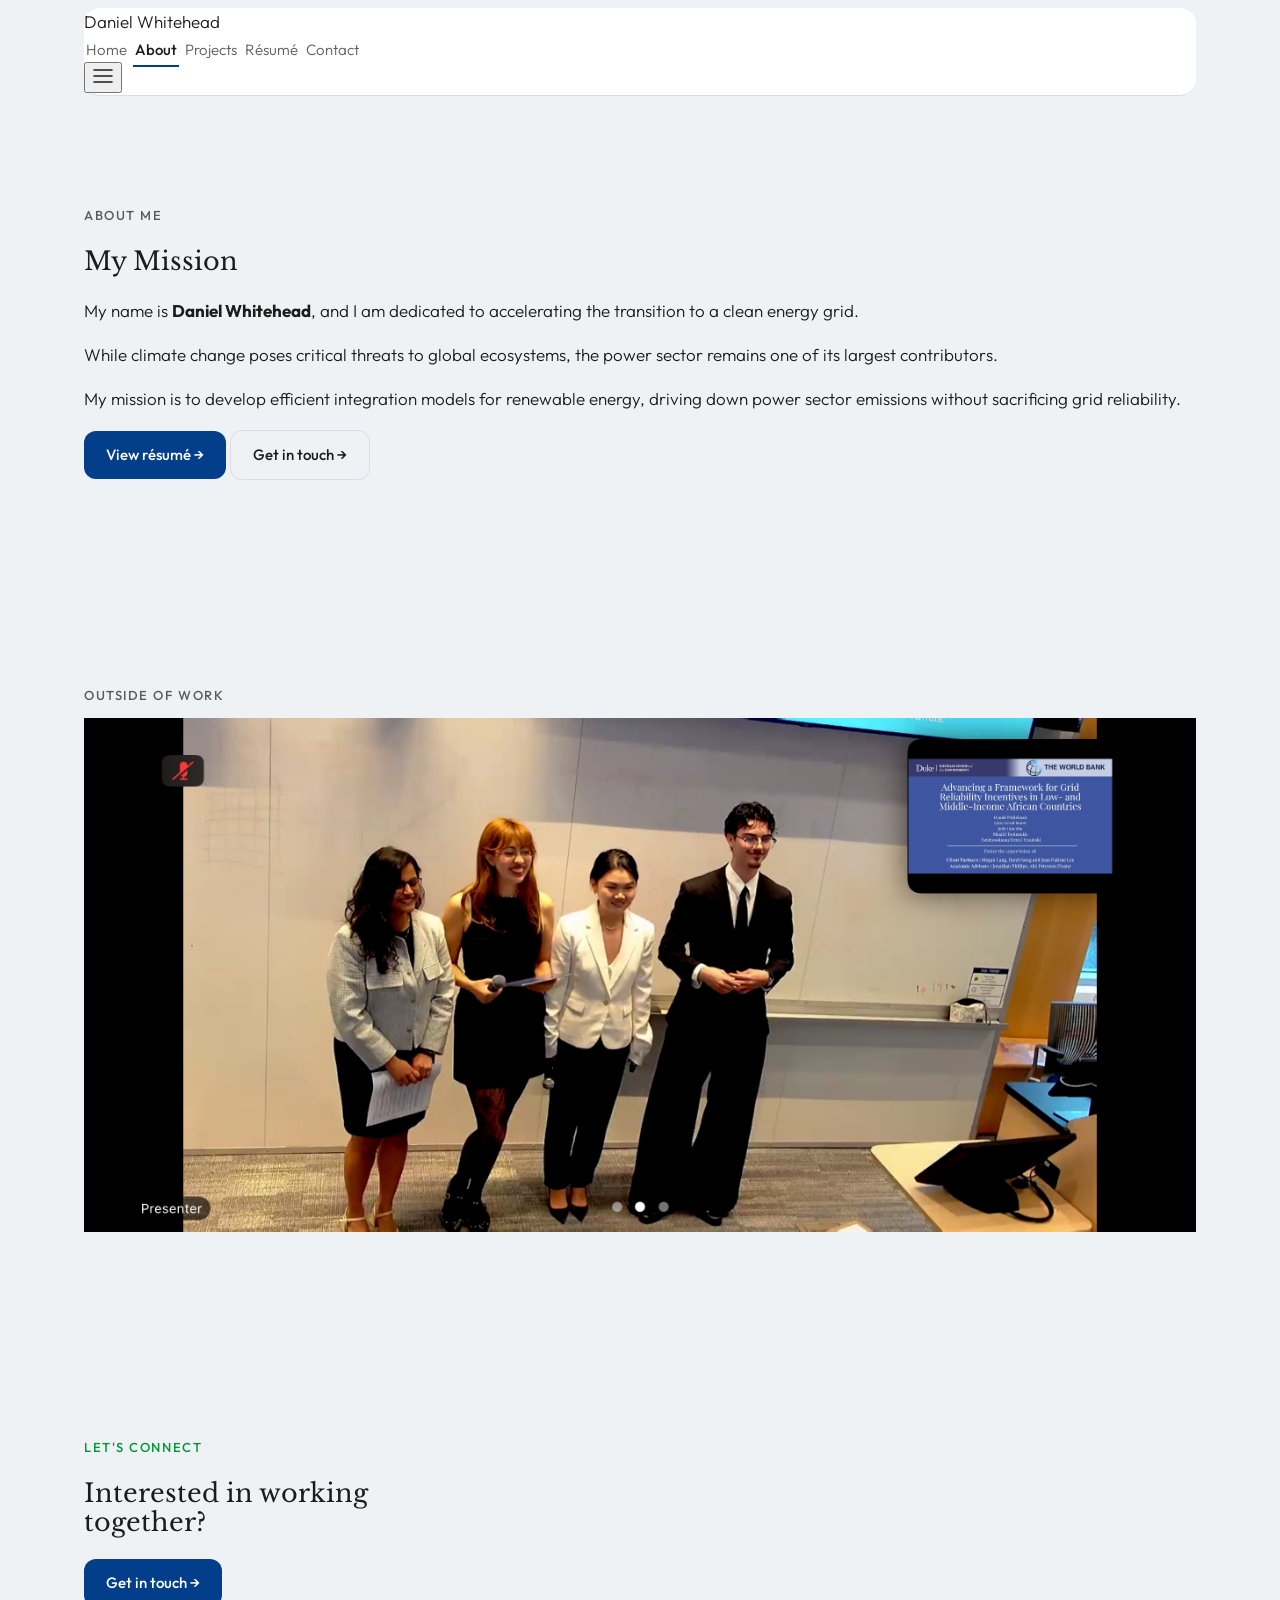
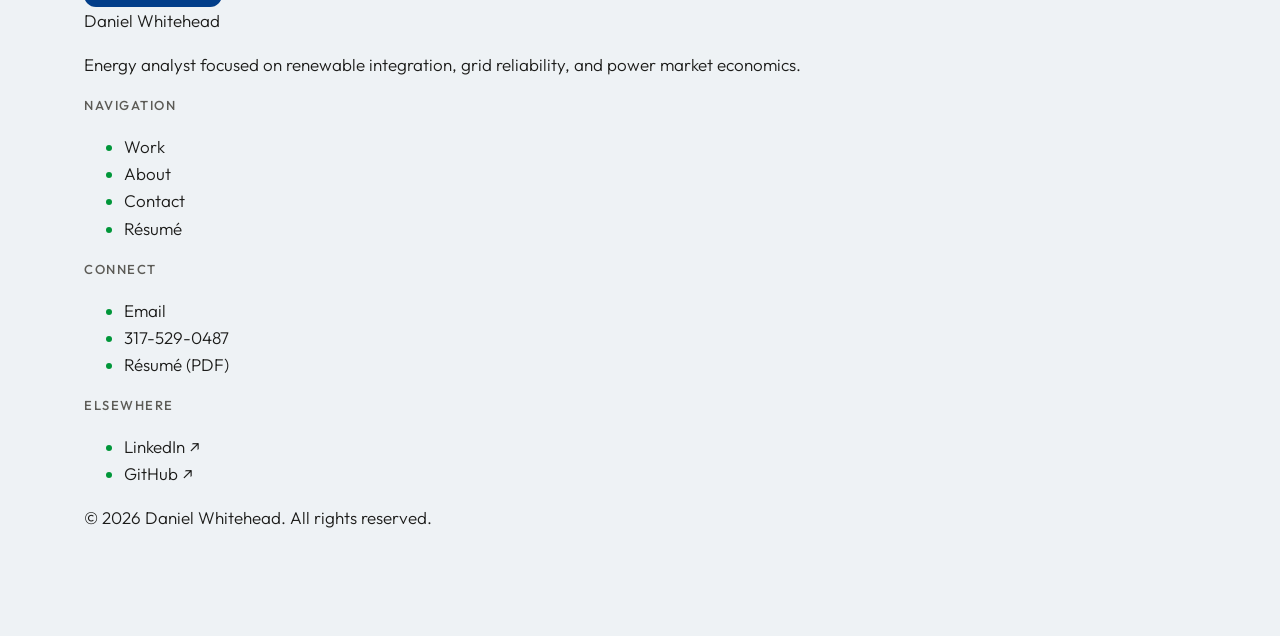
==== about.html @ 25f79ed1 "Add portfolio website (Home, Work, About, Résumé, Contact) Static HTML/CSS/JS site with dual-accent " ====
<!DOCTYPE html>
<html lang="en">
<head>
<meta charset="UTF-8" />
<meta name="viewport" content="width=device-width, initial-scale=1.0" />
<title>About — Daniel Whitehead</title>
<meta name="description" content="About Daniel Whitehead — mission and background in clean energy and grid reliability." />

<link rel="preconnect" href="https://fonts.googleapis.com" />
<link rel="preconnect" href="https://fonts.gstatic.com" crossorigin />
<link href="https://fonts.googleapis.com/css2?family=Libre+Baskerville:ital@0;1&family=Outfit:wght@300;400;500;600&display=swap" rel="stylesheet" />

<script src="https://cdn.tailwindcss.com"></script>
<script>
  tailwind.config = {
    theme: {
      extend: {
        colors: {
          bg: "var(--bg)", surface: "var(--surface)", accent: "var(--accent)",
          "accent-light": "var(--accent-light)", "accent-green": "var(--accent-green)", link: "var(--link)",
          "btn-bg": "var(--btn-bg)", "btn-bg-hover": "var(--btn-bg-hover)",
          "text-dark": "var(--text-dark)", "text-mid": "var(--text-mid)",
          "text-light": "var(--text-light)", border: "var(--border)",
        },
        borderRadius: {
          sm: "var(--radius-sm)", md: "var(--radius-md)", lg: "var(--radius-lg)",
          xl: "var(--radius-xl)", pill: "var(--radius-pill)",
        },
        fontFamily: {
          sans: ["Outfit", "sans-serif"],
          serif: ["Libre Baskerville", "Georgia", "serif"],
        },
      },
    },
  };
</script>
<link rel="stylesheet" href="css/styles.css" />
</head>
<body>

<!-- ===================== NAVBAR ===================== -->
<header class="container pt-6">
  <nav class="navbar flex items-center justify-between gap-4 px-4 py-3 md:px-6">
    <a href="index.html" class="shrink-0">
      <span class="font-medium text-text-dark whitespace-nowrap">Daniel Whitehead</span>
    </a>

    <div class="hidden md:flex items-center gap-6">
      <a href="index.html" class="nav-tab">Home</a>
      <a href="about.html" class="nav-tab active">About</a>
      <a href="work.html" class="nav-tab">Projects</a>
      <a href="resume.html" class="nav-tab">Résumé</a>
      <a href="contact.html" class="nav-tab">Contact</a>
    </div>

    <button data-menu-toggle aria-expanded="false" aria-label="Toggle menu" class="md:hidden p-2 -mr-2">
      <svg width="22" height="22" viewBox="0 0 22 22" fill="none" xmlns="http://www.w3.org/2000/svg">
        <path d="M2 5h18M2 11h18M2 17h18" stroke="var(--text-dark)" stroke-width="1.6" stroke-linecap="round"/>
      </svg>
    </button>
  </nav>

  <div data-mobile-menu class="mobile-menu md:hidden flex-col gap-1 mt-2 card p-3">
    <a href="index.html" class="nav-link">Home</a>
    <a href="about.html" class="nav-link active">About</a>
    <a href="work.html" class="nav-link">Projects</a>
    <a href="resume.html" class="nav-link">Résumé</a>
    <a href="contact.html" class="nav-link">Contact</a>
    <a href="https://www.linkedin.com/in/whiteheaddaniel/" target="_blank" rel="noopener" class="nav-link">LinkedIn ↗</a>
  </div>
</header>

<!-- ===================== MISSION ===================== -->
<section class="container section">
  <div class="max-w-2xl">
    <p class="eyebrow mb-4">About me</p>
    <h1 class="text-5xl mb-6">My Mission</h1>
    <p class="text-text-mid text-lg mb-4">
      My name is <strong class="text-text-dark font-medium">Daniel Whitehead</strong>, and I am
      dedicated to accelerating the transition to a clean energy grid.
    </p>
    <p class="text-text-mid text-lg mb-6">
      While climate change poses critical threats to global ecosystems, the power sector
      remains one of its largest contributors.
    </p>
    <p class="bg-accent-light inline text-text-dark font-medium text-lg leading-relaxed px-1">
      My mission is to develop efficient integration models for renewable energy, driving
      down power sector emissions without sacrificing grid reliability.
    </p>
    <div class="flex flex-wrap gap-3 mt-8">
      <a href="resume.html" class="btn btn-primary">View résumé →</a>
      <a href="contact.html" class="btn btn-secondary">Get in touch →</a>
    </div>
  </div>
</section>

<!-- ===================== PHOTO GRID ===================== -->
<section class="container !pt-0 section">
  <p class="eyebrow mb-6 flex items-center gap-2">
    <span class="w-1.5 h-1.5 rounded-full bg-accent-green inline-block"></span>
    Outside of work
  </p>
  <div class="grid grid-cols-2 md:grid-cols-5 auto-rows-[140px] gap-4">
    <div class="row-span-2 rounded-lg overflow-hidden border border-border"><img src="assets/about/grad1.png" alt="" class="w-full h-full object-cover" /></div>
    <div class="rounded-lg overflow-hidden border border-border"><img src="assets/about/grad2.png" alt="" class="w-full h-full object-cover" /></div>
    <div class="row-span-2 rounded-lg overflow-hidden border border-border"><img src="assets/about/xu_grad1.png" alt="" class="w-full h-full object-cover" /></div>
    <div class="row-span-2 rounded-lg overflow-hidden border border-border"><img src="assets/about/indy_pic.png" alt="" class="w-full h-full object-cover" /></div>
    <div class="row-span-2 rounded-lg overflow-hidden border border-border"><img src="assets/about/mountain_pic.png" alt="" class="w-full h-full object-cover" /></div>
    <div class="rounded-lg overflow-hidden border border-border"><img src="assets/about/vacation_pic_stt.png" alt="" class="w-full h-full object-cover" /></div>
    <div class="row-span-2 rounded-lg overflow-hidden border border-border"><img src="assets/about/vacation_pic_stt_2.png" alt="" class="w-full h-full object-cover" /></div>
    <div class="rounded-lg overflow-hidden border border-border"><img src="assets/about/footy_pic.png" alt="" class="w-full h-full object-cover" /></div>
    <div class="rounded-lg overflow-hidden border border-border"><img src="assets/about/fashion_pic.png" alt="" class="w-full h-full object-cover" /></div>
    <div class="rounded-lg overflow-hidden border border-border"><img src="assets/about/world_record_pic.png" alt="" class="w-full h-full object-cover" /></div>
    <div class="rounded-lg overflow-hidden border border-border"><img src="assets/about/mp_presentation_pic.png" alt="" class="w-full h-full object-cover" /></div>
  </div>
</section>

<!-- ===================== FOOTER ===================== -->
<footer class="bg-surface mt-10">
  <div class="container section !pb-16">
    <div class="flex flex-col md:flex-row md:items-center md:justify-between gap-6 border-b border-border pb-12 mb-12">
      <div>
        <p class="eyebrow mb-3" style="color:var(--accent-green)">LET'S CONNECT</p>
        <h2 class="text-4xl">Interested in working<br/>together?</h2>
      </div>
      <div class="flex flex-wrap gap-3">
        <a href="contact.html" class="btn btn-primary">Get in touch →</a>
      </div>
    </div>

    <div class="grid sm:grid-cols-2 md:grid-cols-4 gap-10">
      <div>
        <a href="index.html" class="mb-3 inline-block">
          <span class="text-text-mid font-medium">Daniel Whitehead</span>
        </a>
        <p class="text-text-light text-sm max-w-[220px]">Energy analyst focused on renewable integration, grid reliability, and power market economics.</p>
      </div>
      <div>
        <p class="eyebrow mb-4">Navigation</p>
        <ul class="space-y-3 text-sm text-text-mid">
          <li><a href="work.html" class="hover:text-text-dark">Work</a></li>
          <li><a href="about.html" class="hover:text-text-dark">About</a></li>
          <li><a href="contact.html" class="hover:text-text-dark">Contact</a></li>
          <li><a href="resume.html" class="hover:text-text-dark">Résumé</a></li>
        </ul>
      </div>
      <div>
        <p class="eyebrow mb-4">Connect</p>
        <ul class="space-y-3 text-sm text-text-mid">
          <li><a href="mailto:whitehead22d@gmail.com" class="hover:text-text-dark">Email</a></li>
          <li><a href="tel:3175290487" class="hover:text-text-dark">317-529-0487</a></li>
          <li><a href="assets/resume/Daniel%20Whitehead%20-%20Energy%20Analyst.pdf" target="_blank" rel="noopener" class="hover:text-text-dark">Résumé (PDF)</a></li>
        </ul>
      </div>
      <div>
        <p class="eyebrow mb-4">Elsewhere</p>
        <ul class="space-y-3 text-sm text-text-mid">
          <li><a href="https://www.linkedin.com/in/whiteheaddaniel/" target="_blank" rel="noopener" class="hover:text-text-dark">LinkedIn ↗</a></li>
          <li><a href="https://github.com/Dsw52" target="_blank" rel="noopener" class="hover:text-text-dark">GitHub ↗</a></li>
        </ul>
      </div>
    </div>

    <div class="border-t border-border mt-10 pt-6 text-sm text-text-light">
      © 2026 Daniel Whitehead. All rights reserved.
    </div>
  </div>
</footer>

<script src="js/main.js"></script>
</body>
</html>
---- css/styles.css ----
/* ============================================================
   Design tokens — extracted/adapted from the reference site
   ============================================================ */
:root {
  --bg: #eef2f5;
  --surface: #e0e6ec;
  --accent: #023e8a;
  --accent-green: #009639;
  --carmine: #960019;
  --accent-light: #d9e2ed;
  --accent-green-light: #eaf7ef;
  --hero-hl: #eaf7ef;

  --link: #023e8a;
  --link-soft: rgba(2, 62, 138, 0.45);

  --btn-bg: #023e8a;
  --btn-bg-hover: #009639;
  --btn-text: #ffffff;

  --text-dark: #1c1c1a;
  --text-mid: #5c5b56;
  --text-light: #68675f;

  --white: #ffffff;
  --border: #d8dee4;

  --surface-card: rgba(255, 255, 255, 0.4);
  --surface-card-strong: rgba(255, 255, 255, 0.65);
  --surface-card-solid: rgba(255, 255, 255, 0.9);

  --radius-sm: 8px;
  --radius-md: 12px;
  --radius-lg: 16px;
  --radius-xl: 20px;
  --radius-pill: 100px;

  --tracking-eyebrow: 0.12em;
  --tracking-eyebrow-tight: 0.08em;

  --font-sans: "Outfit", system-ui, -apple-system, sans-serif;
  --font-serif: "Libre Baskerville", Georgia, serif;
}

/* ============================================================
   Base
   ============================================================ */
* {
  box-sizing: border-box;
}

body {
  background-color: var(--bg);
  color: var(--text-dark);
  font-family: var(--font-sans);
  font-size: 17px;
  font-weight: 300;
  line-height: 1.6;
  -webkit-font-smoothing: antialiased;
  -moz-osx-font-smoothing: grayscale;
  overflow-x: hidden;
}

h1, h2, h3, h4 {
  font-family: var(--font-serif);
  font-weight: 400;
  color: var(--text-dark);
  line-height: 1.15;
}

a {
  color: inherit;
  text-decoration: none;
}

::selection {
  background: var(--btn-bg);
  color: #fff;
}

img, video {
  max-width: 100%;
  height: auto;
  display: block;
}

/* ============================================================
   Layout helpers
   ============================================================ */
.container {
  width: 100%;
  max-width: 1160px;
  margin-inline: auto;
  padding-inline: 24px;
}

.section {
  padding-block: 72px;
}

@media (min-width: 768px) {
  .section {
    padding-block: 96px;
  }
}

/* ============================================================
   Eyebrow / label text
   ============================================================ */
.eyebrow {
  font-size: 13px;
  font-weight: 500;
  letter-spacing: var(--tracking-eyebrow);
  text-transform: uppercase;
  color: var(--text-mid);
}

.eyebrow .accent {
  color: var(--accent);
}

/* ============================================================
   Buttons
   ============================================================ */
.btn {
  display: inline-flex;
  align-items: center;
  gap: 8px;
  font-family: var(--font-sans);
  font-size: 15px;
  font-weight: 500;
  padding: 12px 22px;
  border-radius: var(--radius-md);
  transition: background-color 0.15s ease, color 0.15s ease, border-color 0.15s ease;
  white-space: nowrap;
}

.btn-primary {
  background-color: var(--btn-bg);
  color: var(--btn-text);
}

.btn-primary:hover {
  background-color: var(--btn-bg-hover);
}

.btn-secondary {
  background-color: transparent;
  color: var(--text-dark);
  border: 1px solid var(--border);
}

.btn-secondary:hover {
  border-color: var(--text-mid);
}

/* ============================================================
   Navbar
   ============================================================ */
.navbar {
  background-color: var(--white);
  border-radius: var(--radius-lg);
  border-bottom: 1px solid var(--border);
}

.nav-link {
  font-size: 15px;
  color: var(--text-mid);
  padding: 8px 14px;
  border-radius: var(--radius-pill);
  transition: background-color 0.15s ease, color 0.15s ease;
}

.nav-link:hover {
  color: var(--text-dark);
}

.nav-link.active {
  background-color: var(--surface);
  color: var(--text-dark);
}

/* Desktop tab-style links (replaces pill nav-links on md+) */
.nav-tab {
  font-size: 15px;
  color: var(--text-mid);
  padding: 6px 2px;
  border-bottom: 2px solid transparent;
  transition: color 0.15s ease, border-color 0.15s ease;
}

.nav-tab:hover {
  color: var(--text-dark);
  border-bottom-color: var(--accent-green);
}

.nav-tab.active {
  color: var(--text-dark);
  font-weight: 500;
  border-bottom-color: var(--accent);
}

/* ============================================================
   Cards / surfaces
   ============================================================ */
.card {
  background-color: var(--white);
  border: 1px solid var(--border);
  border-radius: var(--radius-xl);
}

.project-card {
  transition: border-color 0.15s ease;
}

.project-card:hover {
  border-color: var(--accent-green);
}

li::marker {
  color: var(--accent-green);
}

.tag-pill {
  display: inline-flex;
  align-items: center;
  font-size: 13px;
  color: var(--text-mid);
  border: 1px solid var(--border);
  border-radius: var(--radius-pill);
  padding: 6px 14px;
  transition: border-color 0.15s ease, color 0.15s ease;
}

.tag-pill:hover {
  border-color: var(--accent-green);
  color: var(--text-dark);
}

.badge-pill {
  display: inline-flex;
  align-items: center;
  gap: 10px;
  background-color: var(--white);
  border-radius: var(--radius-pill);
  padding: 10px 18px;
  font-size: 14px;
  color: var(--text-mid);
}

.badge-dot {
  width: 8px;
  height: 8px;
  border-radius: 999px;
  background-color: var(--accent-green);
  flex-shrink: 0;
}

/* ============================================================
   Highlight / marker under headline text
   ============================================================ */
.highlight {
  background-image: linear-gradient(var(--hero-hl), var(--hero-hl));
  background-repeat: no-repeat;
  background-size: 100% 40%;
  background-position: 0 88%;
}

/* ============================================================
   Placeholder image containers
   ============================================================ */
.placeholder-box {
  display: flex;
  align-items: center;
  justify-content: center;
  flex-direction: column;
  gap: 8px;
  background: repeating-linear-gradient(
    135deg,
    var(--surface),
    var(--surface) 10px,
    #e8ecf0 10px,
    #e8ecf0 20px
  );
  border: 1px dashed var(--border);
  border-radius: var(--radius-lg);
  color: var(--text-light);
  font-size: 14px;
  text-align: center;
  overflow: hidden;
}

/* ============================================================
   Form controls
   ============================================================ */
.form-input {
  width: 100%;
  background-color: var(--bg);
  border: 1px solid var(--border);
  border-radius: var(--radius-sm);
  padding: 12px 14px;
  font-family: var(--font-sans);
  font-size: 15px;
  color: var(--text-dark);
}

.form-input:focus {
  outline: none;
  border-color: var(--link);
}

.form-label {
  font-size: 14px;
  color: var(--text-mid);
  margin-bottom: 6px;
  display: block;
}

/* ============================================================
   Mobile nav
   ============================================================ */
.mobile-menu {
  display: none;
}

.mobile-menu.open {
  display: flex;
}
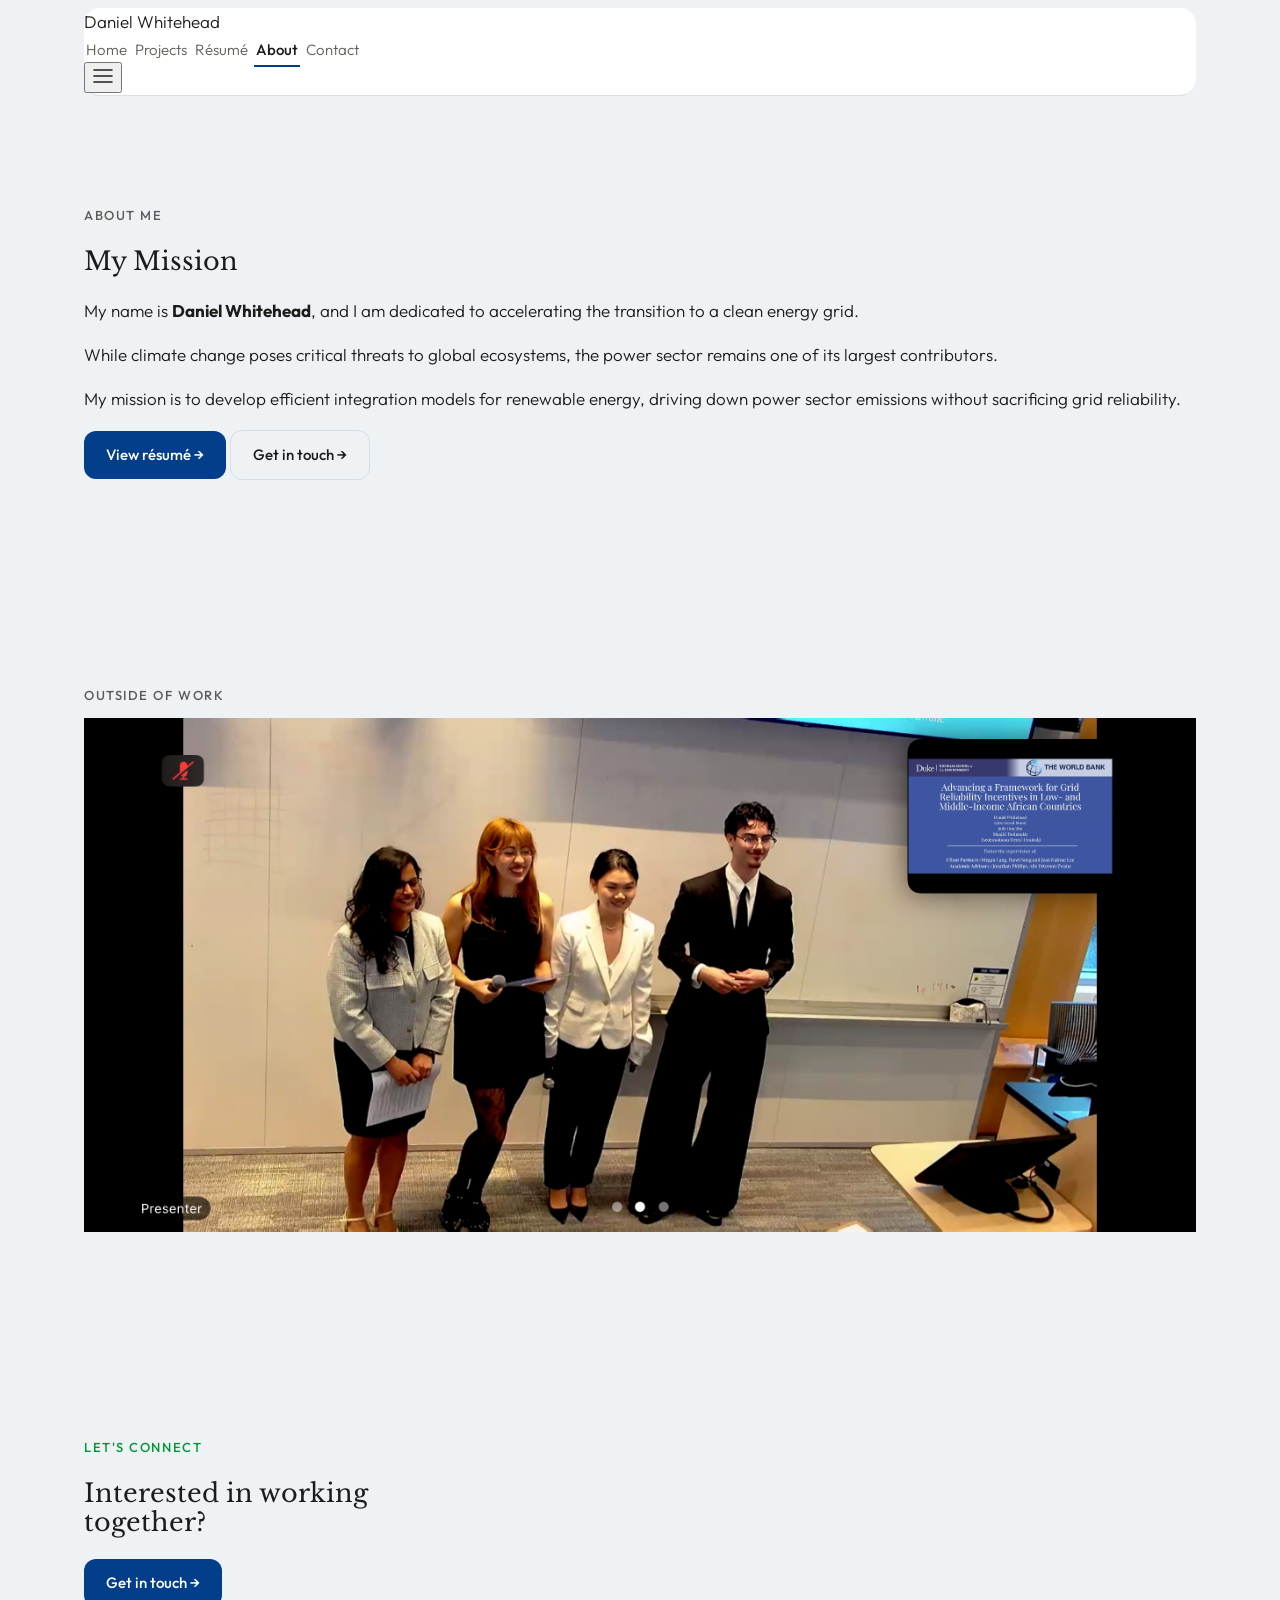
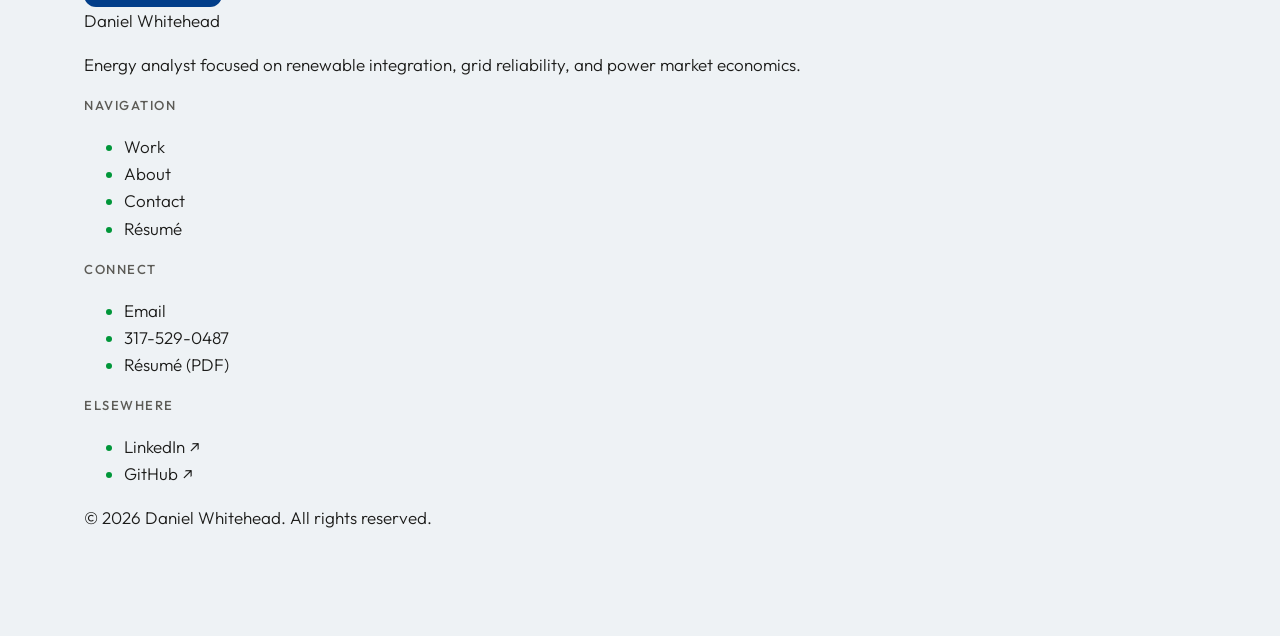
==== commit c012ee4a: "Fix hero image, gallery layout, and nav order; update headline copy - Remove hero headshot's baked-i" ====
--- a/about.html
+++ b/about.html
@@ -47,9 +47,9 @@
 
     <div class="hidden md:flex items-center gap-6">
       <a href="index.html" class="nav-tab">Home</a>
-      <a href="about.html" class="nav-tab active">About</a>
       <a href="work.html" class="nav-tab">Projects</a>
       <a href="resume.html" class="nav-tab">Résumé</a>
+      <a href="about.html" class="nav-tab active">About</a>
       <a href="contact.html" class="nav-tab">Contact</a>
     </div>
 
@@ -62,9 +62,9 @@
 
   <div data-mobile-menu class="mobile-menu md:hidden flex-col gap-1 mt-2 card p-3">
     <a href="index.html" class="nav-link">Home</a>
-    <a href="about.html" class="nav-link active">About</a>
     <a href="work.html" class="nav-link">Projects</a>
     <a href="resume.html" class="nav-link">Résumé</a>
+    <a href="about.html" class="nav-link active">About</a>
     <a href="contact.html" class="nav-link">Contact</a>
     <a href="https://www.linkedin.com/in/whiteheaddaniel/" target="_blank" rel="noopener" class="nav-link">LinkedIn ↗</a>
   </div>
@@ -100,18 +100,18 @@
     <span class="w-1.5 h-1.5 rounded-full bg-accent-green inline-block"></span>
     Outside of work
   </p>
-  <div class="grid grid-cols-2 md:grid-cols-5 auto-rows-[140px] gap-4">
-    <div class="row-span-2 rounded-lg overflow-hidden border border-border"><img src="assets/about/grad1.png" alt="" class="w-full h-full object-cover" /></div>
-    <div class="rounded-lg overflow-hidden border border-border"><img src="assets/about/grad2.png" alt="" class="w-full h-full object-cover" /></div>
-    <div class="row-span-2 rounded-lg overflow-hidden border border-border"><img src="assets/about/xu_grad1.png" alt="" class="w-full h-full object-cover" /></div>
-    <div class="row-span-2 rounded-lg overflow-hidden border border-border"><img src="assets/about/indy_pic.png" alt="" class="w-full h-full object-cover" /></div>
-    <div class="row-span-2 rounded-lg overflow-hidden border border-border"><img src="assets/about/mountain_pic.png" alt="" class="w-full h-full object-cover" /></div>
-    <div class="rounded-lg overflow-hidden border border-border"><img src="assets/about/vacation_pic_stt.png" alt="" class="w-full h-full object-cover" /></div>
-    <div class="row-span-2 rounded-lg overflow-hidden border border-border"><img src="assets/about/vacation_pic_stt_2.png" alt="" class="w-full h-full object-cover" /></div>
-    <div class="rounded-lg overflow-hidden border border-border"><img src="assets/about/footy_pic.png" alt="" class="w-full h-full object-cover" /></div>
-    <div class="rounded-lg overflow-hidden border border-border"><img src="assets/about/fashion_pic.png" alt="" class="w-full h-full object-cover" /></div>
-    <div class="rounded-lg overflow-hidden border border-border"><img src="assets/about/world_record_pic.png" alt="" class="w-full h-full object-cover" /></div>
-    <div class="rounded-lg overflow-hidden border border-border"><img src="assets/about/mp_presentation_pic.png" alt="" class="w-full h-full object-cover" /></div>
+  <div class="grid grid-cols-2 md:grid-cols-5 gap-4">
+    <div class="rounded-lg overflow-hidden border border-border"><img src="assets/about/grad1.png" alt="" class="w-full h-auto" /></div>
+    <div class="rounded-lg overflow-hidden border border-border"><img src="assets/about/grad2.png" alt="" class="w-full h-auto" /></div>
+    <div class="rounded-lg overflow-hidden border border-border"><img src="assets/about/xu_grad1.png" alt="" class="w-full h-auto" /></div>
+    <div class="rounded-lg overflow-hidden border border-border"><img src="assets/about/indy_pic.png" alt="" class="w-full h-auto" /></div>
+    <div class="rounded-lg overflow-hidden border border-border"><img src="assets/about/mountain_pic.png" alt="" class="w-full h-auto" /></div>
+    <div class="rounded-lg overflow-hidden border border-border"><img src="assets/about/vacation_pic_stt.png" alt="" class="w-full h-auto" /></div>
+    <div class="rounded-lg overflow-hidden border border-border"><img src="assets/about/vacation_pic_stt_2.png" alt="" class="w-full h-auto" /></div>
+    <div class="rounded-lg overflow-hidden border border-border"><img src="assets/about/footy_pic.png" alt="" class="w-full h-auto" /></div>
+    <div class="rounded-lg overflow-hidden border border-border"><img src="assets/about/fashion_pic.png" alt="" class="w-full h-auto" /></div>
+    <div class="rounded-lg overflow-hidden border border-border"><img src="assets/about/world_record_pic.png" alt="" class="w-full h-auto" /></div>
+    <div class="rounded-lg overflow-hidden border border-border"><img src="assets/about/mp_presentation_pic.png" alt="" class="w-full h-auto" /></div>
   </div>
 </section>
 
--- a/css/styles.css
+++ b/css/styles.css
@@ -9,7 +9,7 @@
   --carmine: #960019;
   --accent-light: #d9e2ed;
   --accent-green-light: #eaf7ef;
-  --hero-hl: #eaf7ef;
+  --hero-hl: #a6daba;
 
   --link: #023e8a;
   --link-soft: rgba(2, 62, 138, 0.45);
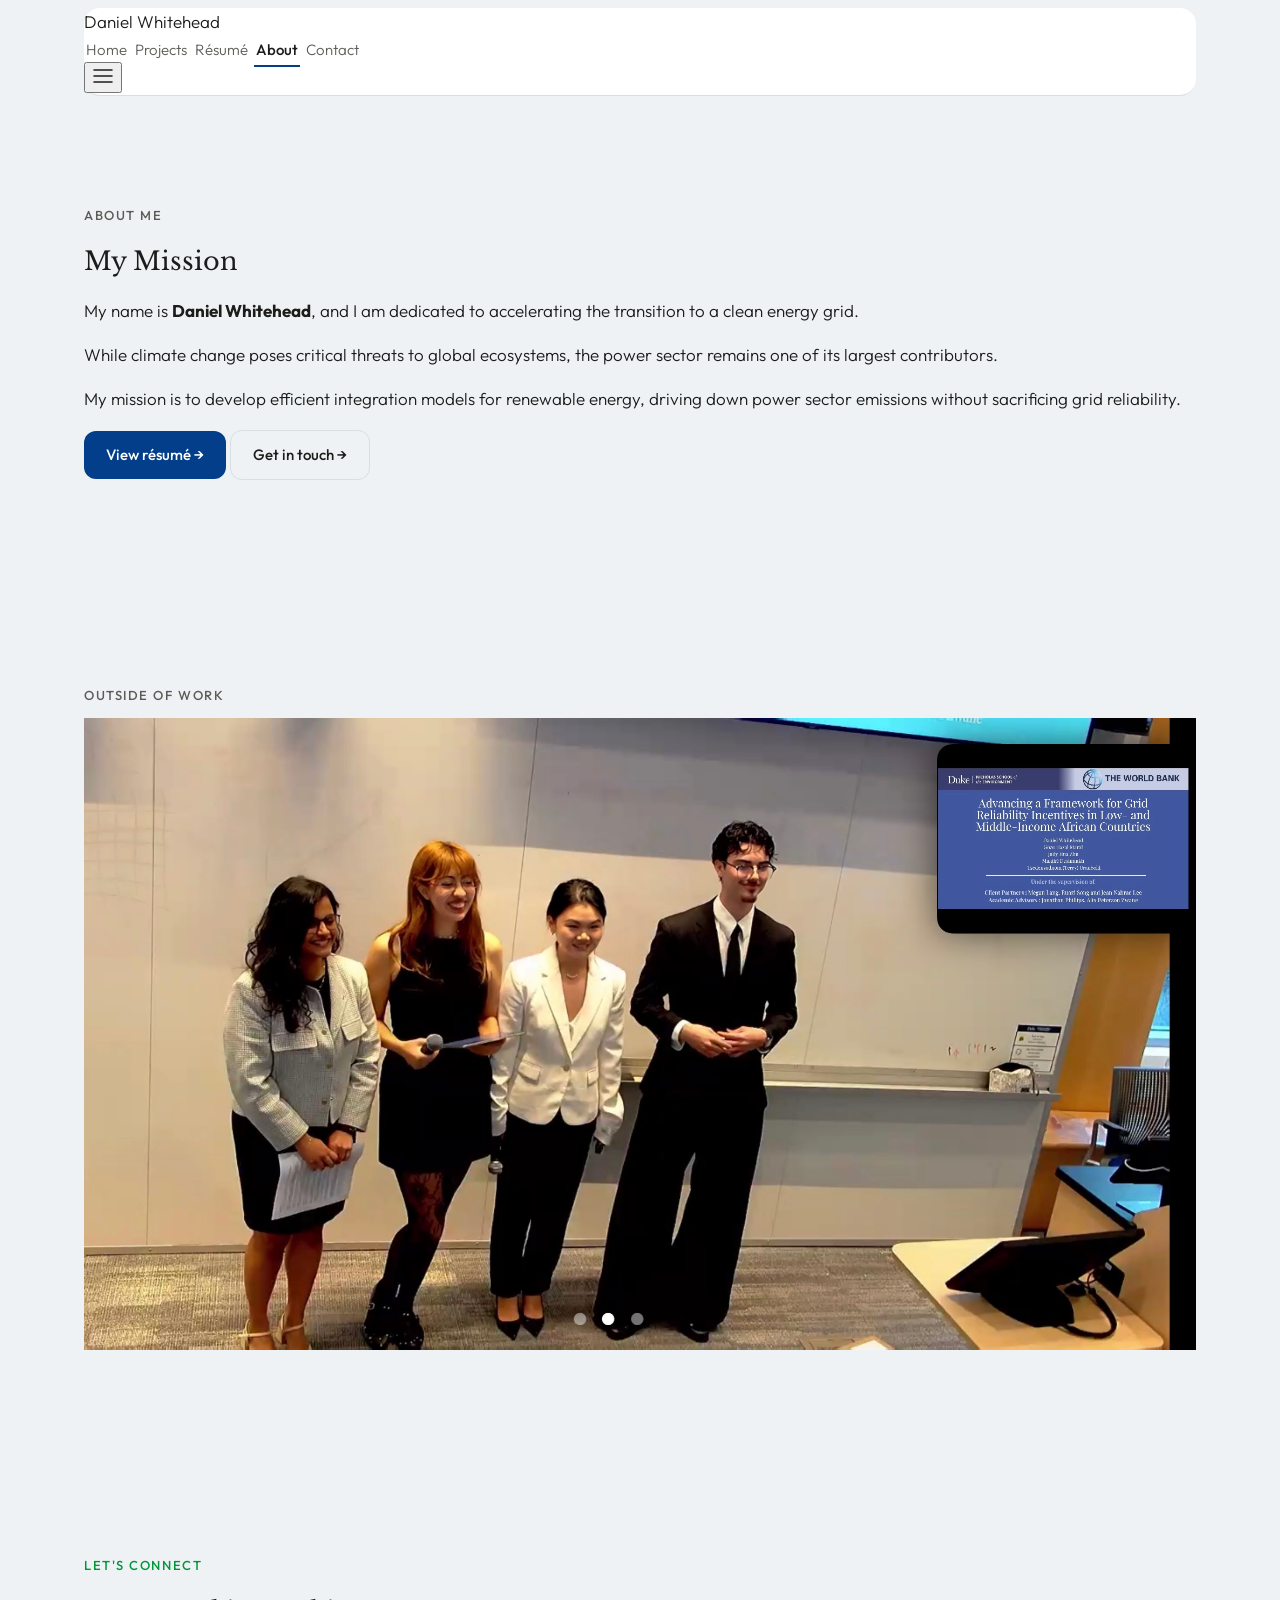
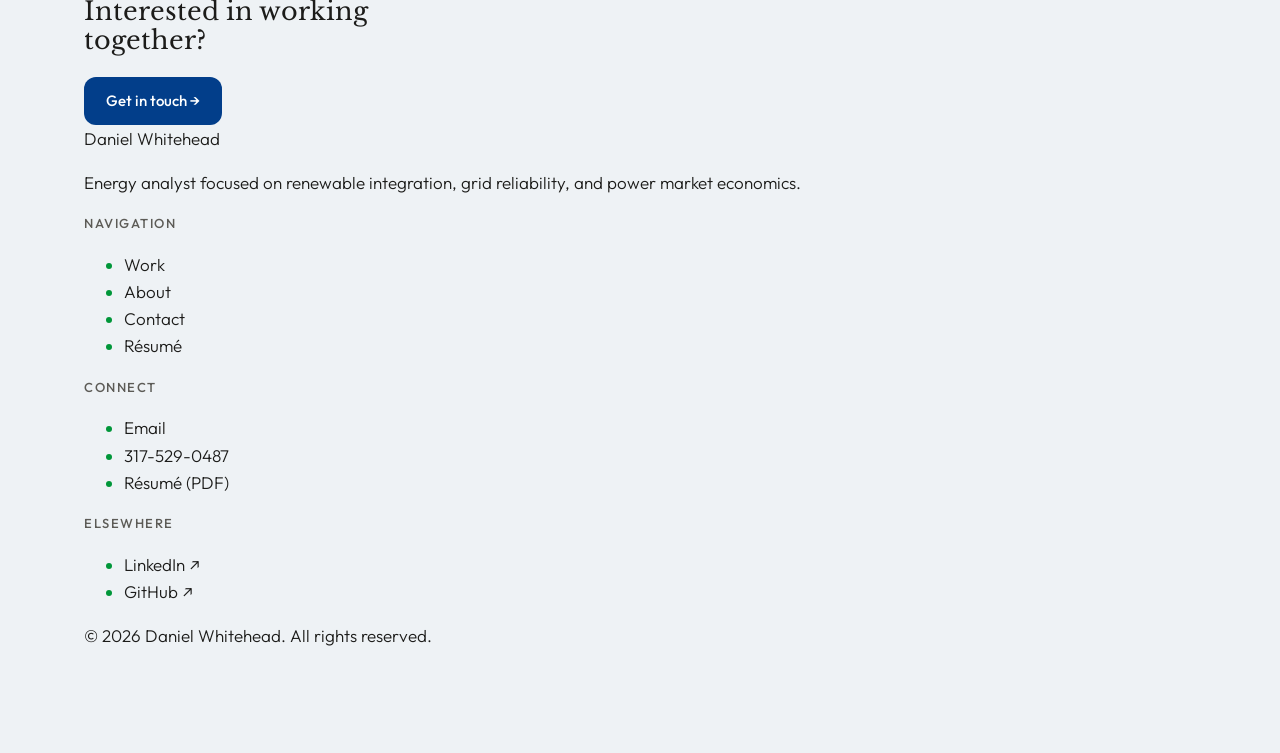
==== commit 5b119b90: "Pair landscape photos, enlarge homepage type, update headshot again - About gallery: stack grad2 (to" ====
--- a/about.html
+++ b/about.html
@@ -102,7 +102,10 @@
   </p>
   <div class="grid grid-cols-2 md:grid-cols-5 gap-4">
     <div class="rounded-lg overflow-hidden border border-border"><img src="assets/about/grad1.png" alt="" class="w-full h-auto" /></div>
-    <div class="rounded-lg overflow-hidden border border-border"><img src="assets/about/grad2.png" alt="" class="w-full h-auto" /></div>
+    <div class="flex flex-col gap-4">
+      <div class="rounded-lg overflow-hidden border border-border"><img src="assets/about/grad2.png" alt="" class="w-full h-auto" /></div>
+      <div class="rounded-lg overflow-hidden border border-border"><img src="assets/about/mp_presentation_pic.png" alt="" class="w-full h-auto" /></div>
+    </div>
     <div class="rounded-lg overflow-hidden border border-border"><img src="assets/about/xu_grad1.png" alt="" class="w-full h-auto" /></div>
     <div class="rounded-lg overflow-hidden border border-border"><img src="assets/about/indy_pic.png" alt="" class="w-full h-auto" /></div>
     <div class="rounded-lg overflow-hidden border border-border"><img src="assets/about/mountain_pic.png" alt="" class="w-full h-auto" /></div>
@@ -111,7 +114,6 @@
     <div class="rounded-lg overflow-hidden border border-border"><img src="assets/about/footy_pic.png" alt="" class="w-full h-auto" /></div>
     <div class="rounded-lg overflow-hidden border border-border"><img src="assets/about/fashion_pic.png" alt="" class="w-full h-auto" /></div>
     <div class="rounded-lg overflow-hidden border border-border"><img src="assets/about/world_record_pic.png" alt="" class="w-full h-auto" /></div>
-    <div class="rounded-lg overflow-hidden border border-border"><img src="assets/about/mp_presentation_pic.png" alt="" class="w-full h-auto" /></div>
   </div>
 </section>
 
--- a/css/styles.css
+++ b/css/styles.css
@@ -9,7 +9,7 @@
   --carmine: #960019;
   --accent-light: #d9e2ed;
   --accent-green-light: #eaf7ef;
-  --hero-hl: #a6daba;
+  --hero-hl: #39e75f;
 
   --link: #023e8a;
   --link-soft: rgba(2, 62, 138, 0.45);
